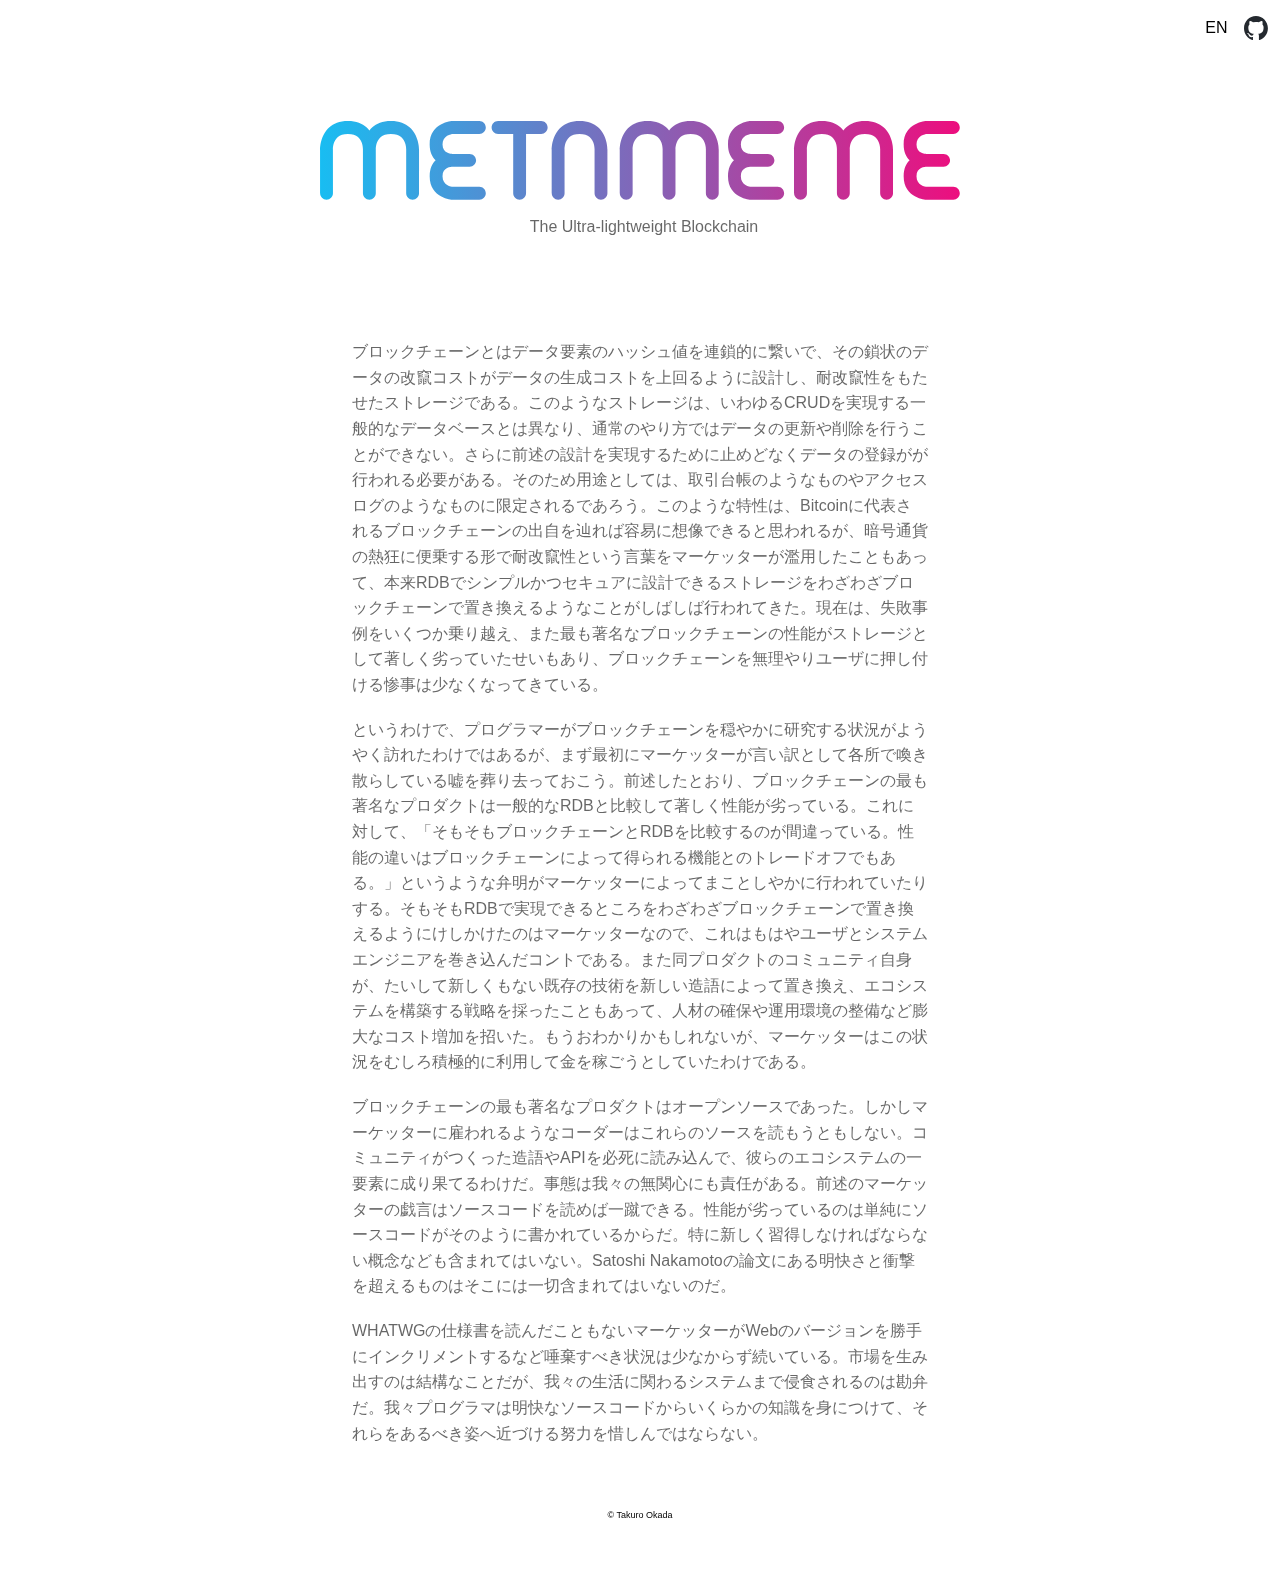
==== ja/index.html @ 4c091dd0 "first import" ====
<!DOCTYPE html>
<html>
    <head>
        <title>metamere</title>
        <meta name="robots" content="noarchive"/>
        <meta http-equiv="Content-Type" content="text/html; charset=UTF-8"/>
        <meta http-equiv="Content-Security-Policy" content="default-src 'self'; style-src 'self' https://fonts.googleapis.com/ 'unsafe-inline'; font-src 'self' https://fonts.gstatic.com/; img-src 'self'"/>
        <meta http-equiv="Content-Language" content="ja"/>
        <meta name="viewport" content="width=device-width, initial-scale=1.0, maximum-scale=1.0, user-scalable=no"/>
        <meta name="description" content="metamere: Ultra-lightweight Blockchain"/>
        <link rel="icon" type="image/svg+xml" href="../images/icon.svg"/>
        <link rel="stylesheet" type="text/css" href="../css/destyle.css"/>
        <link rel="stylesheet" type="text/css" href="../css/default.css"/>
        <link rel="preconnect" href="https://fonts.googleapis.com"/>
        <link rel="preconnect" href="https://fonts.gstatic.com" crossorigin/>
        <link href="https://fonts.googleapis.com/css2?family=Noto+Sans+JP:wght@100..900&display=swap" rel="stylesheet"/>
        <style >
            body {
                font-family: "Noto Sans JP", sans-serif;
                font-weight: 300;
            }
        </style>
    </head>
    <body>
        <video class="background" muted autoplay loop playsinline>
            <source src="../images/background.mp4" type="video/mp4"/>
        </video>
        <div class="title">
            <div class="subtitle">The Ultra-lightweight Blockchain</div>
            <div class="lang">
                <a href="../en/index.html">EN</a>
            </div>
            <div class="link">
                <a class="github" href="https://github.com/mill6-plat6aux/metamere"></a>
            </div>
        </div>
        <div class="contents">
            <div class="introduction">
                <p>ブロックチェーンとはデータ要素のハッシュ値を連鎖的に繋いで、その鎖状のデータの改竄コストがデータの生成コストを上回るように設計し、耐改竄性をもたせたストレージである。このようなストレージは、いわゆるCRUDを実現する一般的なデータベースとは異なり、通常のやり方ではデータの更新や削除を行うことができない。さらに前述の設計を実現するために止めどなくデータの登録がが行われる必要がある。そのため用途としては、取引台帳のようなものやアクセスログのようなものに限定されるであろう。このような特性は、Bitcoinに代表されるブロックチェーンの出自を辿れば容易に想像できると思われるが、暗号通貨の熱狂に便乗する形で耐改竄性という言葉をマーケッターが濫用したこともあって、本来RDBでシンプルかつセキュアに設計できるストレージをわざわざブロックチェーンで置き換えるようなことがしばしば行われてきた。現在は、失敗事例をいくつか乗り越え、また最も著名なブロックチェーンの性能がストレージとして著しく劣っていたせいもあり、ブロックチェーンを無理やりユーザに押し付ける惨事は少なくなってきている。</p>
                <p>というわけで、プログラマーがブロックチェーンを穏やかに研究する状況がようやく訪れたわけではあるが、まず最初にマーケッターが言い訳として各所で喚き散らしている嘘を葬り去っておこう。前述したとおり、ブロックチェーンの最も著名なプロダクトは一般的なRDBと比較して著しく性能が劣っている。これに対して、「そもそもブロックチェーンとRDBを比較するのが間違っている。性能の違いはブロックチェーンによって得られる機能とのトレードオフでもある。」というような弁明がマーケッターによってまことしやかに行われていたりする。そもそもRDBで実現できるところをわざわざブロックチェーンで置き換えるようにけしかけたのはマーケッターなので、これはもはやユーザとシステムエンジニアを巻き込んだコントである。また同プロダクトのコミュニティ自身が、たいして新しくもない既存の技術を新しい造語によって置き換え、エコシステムを構築する戦略を採ったこともあって、人材の確保や運用環境の整備など膨大なコスト増加を招いた。もうおわかりかもしれないが、マーケッターはこの状況をむしろ積極的に利用して金を稼ごうとしていたわけである。</p>
                <p>ブロックチェーンの最も著名なプロダクトはオープンソースであった。しかしマーケッターに雇われるようなコーダーはこれらのソースを読もうともしない。コミュニティがつくった造語やAPIを必死に読み込んで、彼らのエコシステムの一要素に成り果てるわけだ。事態は我々の無関心にも責任がある。前述のマーケッターの戯言はソースコードを読めば一蹴できる。性能が劣っているのは単純にソースコードがそのように書かれているからだ。特に新しく習得しなければならない概念なども含まれてはいない。Satoshi Nakamotoの論文にある明快さと衝撃を超えるものはそこには一切含まれてはいないのだ。</p>
                </p>WHATWGの仕様書を読んだこともないマーケッターがWebのバージョンを勝手にインクリメントするなど唾棄すべき状況は少なからず続いている。市場を生み出すのは結構なことだが、我々の生活に関わるシステムまで侵食されるのは勘弁だ。我々プログラマは明快なソースコードからいくらかの知識を身につけて、それらをあるべき姿へ近づける努力を惜しんではならない。</p>
            </div>
        </div>
        <div class="footer">&copy; Takuro Okada</div>
    </body>
</html>
---- css/destyle.css ----
/*! destyle.css v2.0.2 | MIT License | https://github.com/nicolas-cusan/destyle.css */

/* Reset box-model and set borders */
/* ============================================ */

*,
::before,
::after {
  box-sizing: border-box;
  border-style: solid;
  border-width: 0;
}

/* Document */
/* ============================================ */

/**
 * 1. Correct the line height in all browsers.
 * 2. Prevent adjustments of font size after orientation changes in iOS.
 * 3. Remove gray overlay on links for iOS.
 */

html {
  line-height: 1.15; /* 1 */
  -webkit-text-size-adjust: 100%; /* 2 */
  -webkit-tap-highlight-color: transparent; /* 3*/
}

/* Sections */
/* ============================================ */

/**
 * Remove the margin in all browsers.
 */

body {
  margin: 0;
}

/**
 * Render the `main` element consistently in IE.
 */

main {
  display: block;
}

/* Vertical rhythm */
/* ============================================ */

p,
table,
blockquote,
address,
pre,
iframe,
form,
figure,
dl {
  margin: 0;
}

/* Headings */
/* ============================================ */

h1,
h2,
h3,
h4,
h5,
h6 {
  font-size: inherit;
  line-height: inherit;
  font-weight: inherit;
  margin: 0;
}

/* Lists (enumeration) */
/* ============================================ */

ul,
ol {
  margin: 0;
  padding: 0;
  list-style: none;
}

/* Lists (definition) */
/* ============================================ */

dt {
  font-weight: bold;
}

dd {
  margin-left: 0;
}

/* Grouping content */
/* ============================================ */

/**
 * 1. Add the correct box sizing in Firefox.
 * 2. Show the overflow in Edge and IE.
 */

hr {
  box-sizing: content-box; /* 1 */
  height: 0; /* 1 */
  overflow: visible; /* 2 */
  border-top-width: 1px;
  margin: 0;
  clear: both;
  color: inherit;
}

/**
 * 1. Correct the inheritance and scaling of font size in all browsers.
 * 2. Correct the odd `em` font sizing in all browsers.
 */

pre {
  font-family: monospace, monospace; /* 1 */
  font-size: inherit; /* 2 */
}

address {
  font-style: inherit;
}

/* Text-level semantics */
/* ============================================ */

/**
 * Remove the gray background on active links in IE 10.
 */

a {
  background-color: transparent;
  text-decoration: none;
  color: inherit;
}

/**
 * 1. Remove the bottom border in Chrome 57-
 * 2. Add the correct text decoration in Chrome, Edge, IE, Opera, and Safari.
 */

abbr[title] {
  text-decoration: underline; /* 2 */
  text-decoration: underline dotted; /* 2 */
}

/**
 * Add the correct font weight in Chrome, Edge, and Safari.
 */

b,
strong {
  font-weight: bolder;
}

/**
 * 1. Correct the inheritance and scaling of font size in all browsers.
 * 2. Correct the odd `em` font sizing in all browsers.
 */

code,
kbd,
samp {
  font-family: monospace, monospace; /* 1 */
  font-size: inherit; /* 2 */
}

/**
 * Add the correct font size in all browsers.
 */

small {
  font-size: 80%;
}

/**
 * Prevent `sub` and `sup` elements from affecting the line height in
 * all browsers.
 */

sub,
sup {
  font-size: 75%;
  line-height: 0;
  position: relative;
  vertical-align: baseline;
}

sub {
  bottom: -0.25em;
}

sup {
  top: -0.5em;
}

/* Embedded content */
/* ============================================ */

/**
 * Prevent vertical alignment issues.
 */

img,
embed,
object,
iframe {
  vertical-align: bottom;
}

/* Forms */
/* ============================================ */

/**
 * Reset form fields to make them styleable
 */

button,
input,
optgroup,
select,
textarea {
  -webkit-appearance: none;
  appearance: none;
  vertical-align: middle;
  color: inherit;
  font: inherit;
  background: transparent;
  padding: 0;
  margin: 0;
  outline: 0;
  border-radius: 0;
  text-align: inherit;
}

/**
 * Reset radio and checkbox appearance to preserve their look in iOS.
 */

[type="checkbox"] {
  -webkit-appearance: checkbox;
  appearance: checkbox;
}

[type="radio"] {
  -webkit-appearance: radio;
  appearance: radio;
}

/**
 * Show the overflow in IE.
 * 1. Show the overflow in Edge.
 */

button,
input {
  /* 1 */
  overflow: visible;
}

/**
 * Remove the inheritance of text transform in Edge, Firefox, and IE.
 * 1. Remove the inheritance of text transform in Firefox.
 */

button,
select {
  /* 1 */
  text-transform: none;
}

/**
 * Correct the inability to style clickable types in iOS and Safari.
 */

button,
[type="button"],
[type="reset"],
[type="submit"] {
  cursor: pointer;
  -webkit-appearance: none;
  appearance: none;
}

button[disabled],
[type="button"][disabled],
[type="reset"][disabled],
[type="submit"][disabled] {
  cursor: default;
}

/**
 * Remove the inner border and padding in Firefox.
 */

button::-moz-focus-inner,
[type="button"]::-moz-focus-inner,
[type="reset"]::-moz-focus-inner,
[type="submit"]::-moz-focus-inner {
  border-style: none;
  padding: 0;
}

/**
 * Restore the focus styles unset by the previous rule.
 */

button:-moz-focusring,
[type="button"]:-moz-focusring,
[type="reset"]:-moz-focusring,
[type="submit"]:-moz-focusring {
  outline: 1px dotted ButtonText;
}

/**
 * Remove arrow in IE10 & IE11
 */

select::-ms-expand {
  display: none;
}

/**
 * Remove padding
 */

option {
  padding: 0;
}

/**
 * Reset to invisible
 */

fieldset {
  margin: 0;
  padding: 0;
  min-width: 0;
}

/**
 * 1. Correct the text wrapping in Edge and IE.
 * 2. Correct the color inheritance from `fieldset` elements in IE.
 * 3. Remove the padding so developers are not caught out when they zero out
 *    `fieldset` elements in all browsers.
 */

legend {
  color: inherit; /* 2 */
  display: table; /* 1 */
  max-width: 100%; /* 1 */
  padding: 0; /* 3 */
  white-space: normal; /* 1 */
}

/**
 * Add the correct vertical alignment in Chrome, Firefox, and Opera.
 */

progress {
  vertical-align: baseline;
}

/**
 * Remove the default vertical scrollbar in IE 10+.
 */

textarea {
  overflow: auto;
}

/**
 * Correct the cursor style of increment and decrement buttons in Chrome.
 */

[type="number"]::-webkit-inner-spin-button,
[type="number"]::-webkit-outer-spin-button {
  height: auto;
}

/**
 * 1. Correct the outline style in Safari.
 */

[type="search"] {
  outline-offset: -2px; /* 1 */
}

/**
 * Remove the inner padding in Chrome and Safari on macOS.
 */

[type="search"]::-webkit-search-decoration {
  -webkit-appearance: none;
}

/**
 * 1. Correct the inability to style clickable types in iOS and Safari.
 * 2. Change font properties to `inherit` in Safari.
 */

::-webkit-file-upload-button {
  -webkit-appearance: button; /* 1 */
  font: inherit; /* 2 */
}

/**
 * Clickable labels
 */

label[for] {
  cursor: pointer;
}

/* Interactive */
/* ============================================ */

/*
 * Add the correct display in Edge, IE 10+, and Firefox.
 */

details {
  display: block;
}

/*
 * Add the correct display in all browsers.
 */

summary {
  display: list-item;
}

/*
 * Remove outline for editable content.
 */

[contenteditable] {
  outline: none;
}

/* Table */
/* ============================================ */

table {
  border-collapse: collapse;
  border-spacing: 0;
}

caption {
  text-align: left;
}

td,
th {
  vertical-align: top;
  padding: 0;
}

th {
  text-align: left;
  font-weight: bold;
}

/* Misc */
/* ============================================ */

/**
 * Add the correct display in IE 10+.
 */

template {
  display: none;
}

/**
 * Add the correct display in IE 10.
 */

[hidden] {
  display: none;
}
---- css/default.css ----
body {
    background-color: "#DADADA";
    color: black;
    background-attachment: fixed;
    background-repeat: no-repeat;
    background-size: auto 100%;
    background-position: center;
    overscroll-behavior: none;
    user-select: none;
}

img {
    pointer-events: none;
}

video.background {
    position: fixed;
    z-index: -2;
    width: 100%;
    height: 100%;
    top: 0;
    left: 50%;
	object-fit: cover;
	transform: translate(-50%, 0);
}

.title {
    height: 320px;

    background-image: url('../images/logo.svg');
    background-position: center;
    background-size: 50%;
    background-repeat: no-repeat;

    text-align: right;
    white-space: nowrap;

    padding: 4px;
}
.title > div {
    display: inline-block;
    vertical-align: middle;
    height: 32px;
    margin: 8px 4px;
}
.lang {
    line-height: 32px;
}
.github {
    display: inline-block;
    width: 32px;
    height: 32px;
    background-image: url('../images/github.svg');
    background-position: center;
    background-size: 24px;
    background-repeat: no-repeat;
}
.subtitle {
    position: absolute;
    left: 0;
    top: 210px;
    width: 100%;
    color: rgba(0, 0, 0, 0.6);
    text-align: center;
}

.introduction {
    margin: 8px auto;
    max-width: 36em;
    line-height: 1.6em;
    color: rgba(0, 0, 0, 0.6);
}
p {
    margin: 1.2em 0;
}
.footer {
    margin: 64px 0 64px 0;
    width: 100%;
    font-size: xx-small;
    text-align: center;
}
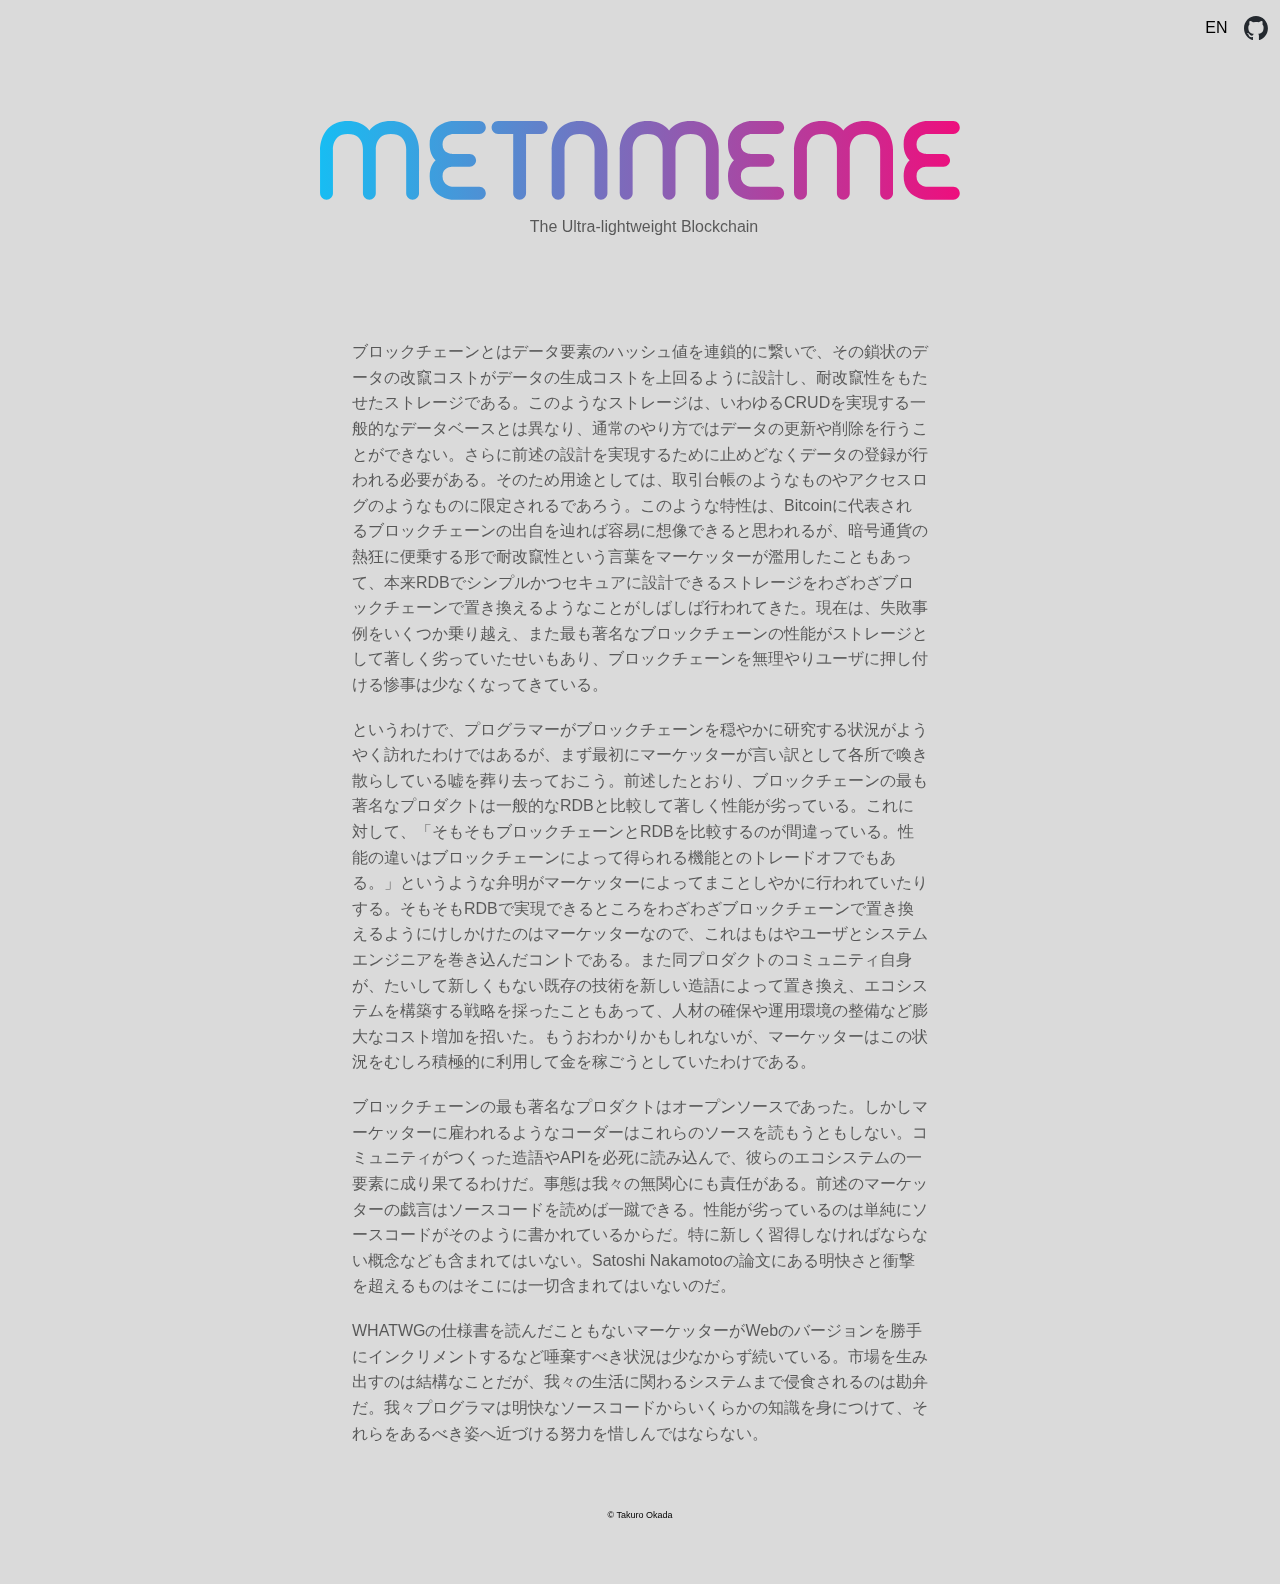
==== commit 7671fdd5: "first import" ====
--- a/ja/index.html
+++ b/ja/index.html
@@ -36,7 +36,7 @@
         </div>
         <div class="contents">
             <div class="introduction">
-                <p>ブロックチェーンとはデータ要素のハッシュ値を連鎖的に繋いで、その鎖状のデータの改竄コストがデータの生成コストを上回るように設計し、耐改竄性をもたせたストレージである。このようなストレージは、いわゆるCRUDを実現する一般的なデータベースとは異なり、通常のやり方ではデータの更新や削除を行うことができない。さらに前述の設計を実現するために止めどなくデータの登録がが行われる必要がある。そのため用途としては、取引台帳のようなものやアクセスログのようなものに限定されるであろう。このような特性は、Bitcoinに代表されるブロックチェーンの出自を辿れば容易に想像できると思われるが、暗号通貨の熱狂に便乗する形で耐改竄性という言葉をマーケッターが濫用したこともあって、本来RDBでシンプルかつセキュアに設計できるストレージをわざわざブロックチェーンで置き換えるようなことがしばしば行われてきた。現在は、失敗事例をいくつか乗り越え、また最も著名なブロックチェーンの性能がストレージとして著しく劣っていたせいもあり、ブロックチェーンを無理やりユーザに押し付ける惨事は少なくなってきている。</p>
+                <p>ブロックチェーンとはデータ要素のハッシュ値を連鎖的に繋いで、その鎖状のデータの改竄コストがデータの生成コストを上回るように設計し、耐改竄性をもたせたストレージである。このようなストレージは、いわゆるCRUDを実現する一般的なデータベースとは異なり、通常のやり方ではデータの更新や削除を行うことができない。さらに前述の設計を実現するために止めどなくデータの登録が行われる必要がある。そのため用途としては、取引台帳のようなものやアクセスログのようなものに限定されるであろう。このような特性は、Bitcoinに代表されるブロックチェーンの出自を辿れば容易に想像できると思われるが、暗号通貨の熱狂に便乗する形で耐改竄性という言葉をマーケッターが濫用したこともあって、本来RDBでシンプルかつセキュアに設計できるストレージをわざわざブロックチェーンで置き換えるようなことがしばしば行われてきた。現在は、失敗事例をいくつか乗り越え、また最も著名なブロックチェーンの性能がストレージとして著しく劣っていたせいもあり、ブロックチェーンを無理やりユーザに押し付ける惨事は少なくなってきている。</p>
                 <p>というわけで、プログラマーがブロックチェーンを穏やかに研究する状況がようやく訪れたわけではあるが、まず最初にマーケッターが言い訳として各所で喚き散らしている嘘を葬り去っておこう。前述したとおり、ブロックチェーンの最も著名なプロダクトは一般的なRDBと比較して著しく性能が劣っている。これに対して、「そもそもブロックチェーンとRDBを比較するのが間違っている。性能の違いはブロックチェーンによって得られる機能とのトレードオフでもある。」というような弁明がマーケッターによってまことしやかに行われていたりする。そもそもRDBで実現できるところをわざわざブロックチェーンで置き換えるようにけしかけたのはマーケッターなので、これはもはやユーザとシステムエンジニアを巻き込んだコントである。また同プロダクトのコミュニティ自身が、たいして新しくもない既存の技術を新しい造語によって置き換え、エコシステムを構築する戦略を採ったこともあって、人材の確保や運用環境の整備など膨大なコスト増加を招いた。もうおわかりかもしれないが、マーケッターはこの状況をむしろ積極的に利用して金を稼ごうとしていたわけである。</p>
                 <p>ブロックチェーンの最も著名なプロダクトはオープンソースであった。しかしマーケッターに雇われるようなコーダーはこれらのソースを読もうともしない。コミュニティがつくった造語やAPIを必死に読み込んで、彼らのエコシステムの一要素に成り果てるわけだ。事態は我々の無関心にも責任がある。前述のマーケッターの戯言はソースコードを読めば一蹴できる。性能が劣っているのは単純にソースコードがそのように書かれているからだ。特に新しく習得しなければならない概念なども含まれてはいない。Satoshi Nakamotoの論文にある明快さと衝撃を超えるものはそこには一切含まれてはいないのだ。</p>
                 </p>WHATWGの仕様書を読んだこともないマーケッターがWebのバージョンを勝手にインクリメントするなど唾棄すべき状況は少なからず続いている。市場を生み出すのは結構なことだが、我々の生活に関わるシステムまで侵食されるのは勘弁だ。我々プログラマは明快なソースコードからいくらかの知識を身につけて、それらをあるべき姿へ近づける努力を惜しんではならない。</p>
--- a/css/default.css
+++ b/css/default.css
@@ -1,5 +1,5 @@
 body {
-    background-color: "#DADADA";
+    background-color: #DADADA;
     color: black;
     background-attachment: fixed;
     background-repeat: no-repeat;
@@ -7,6 +7,7 @@
     background-position: center;
     overscroll-behavior: none;
     user-select: none;
+    -webkit-user-select: none;
 }
 
 img {
